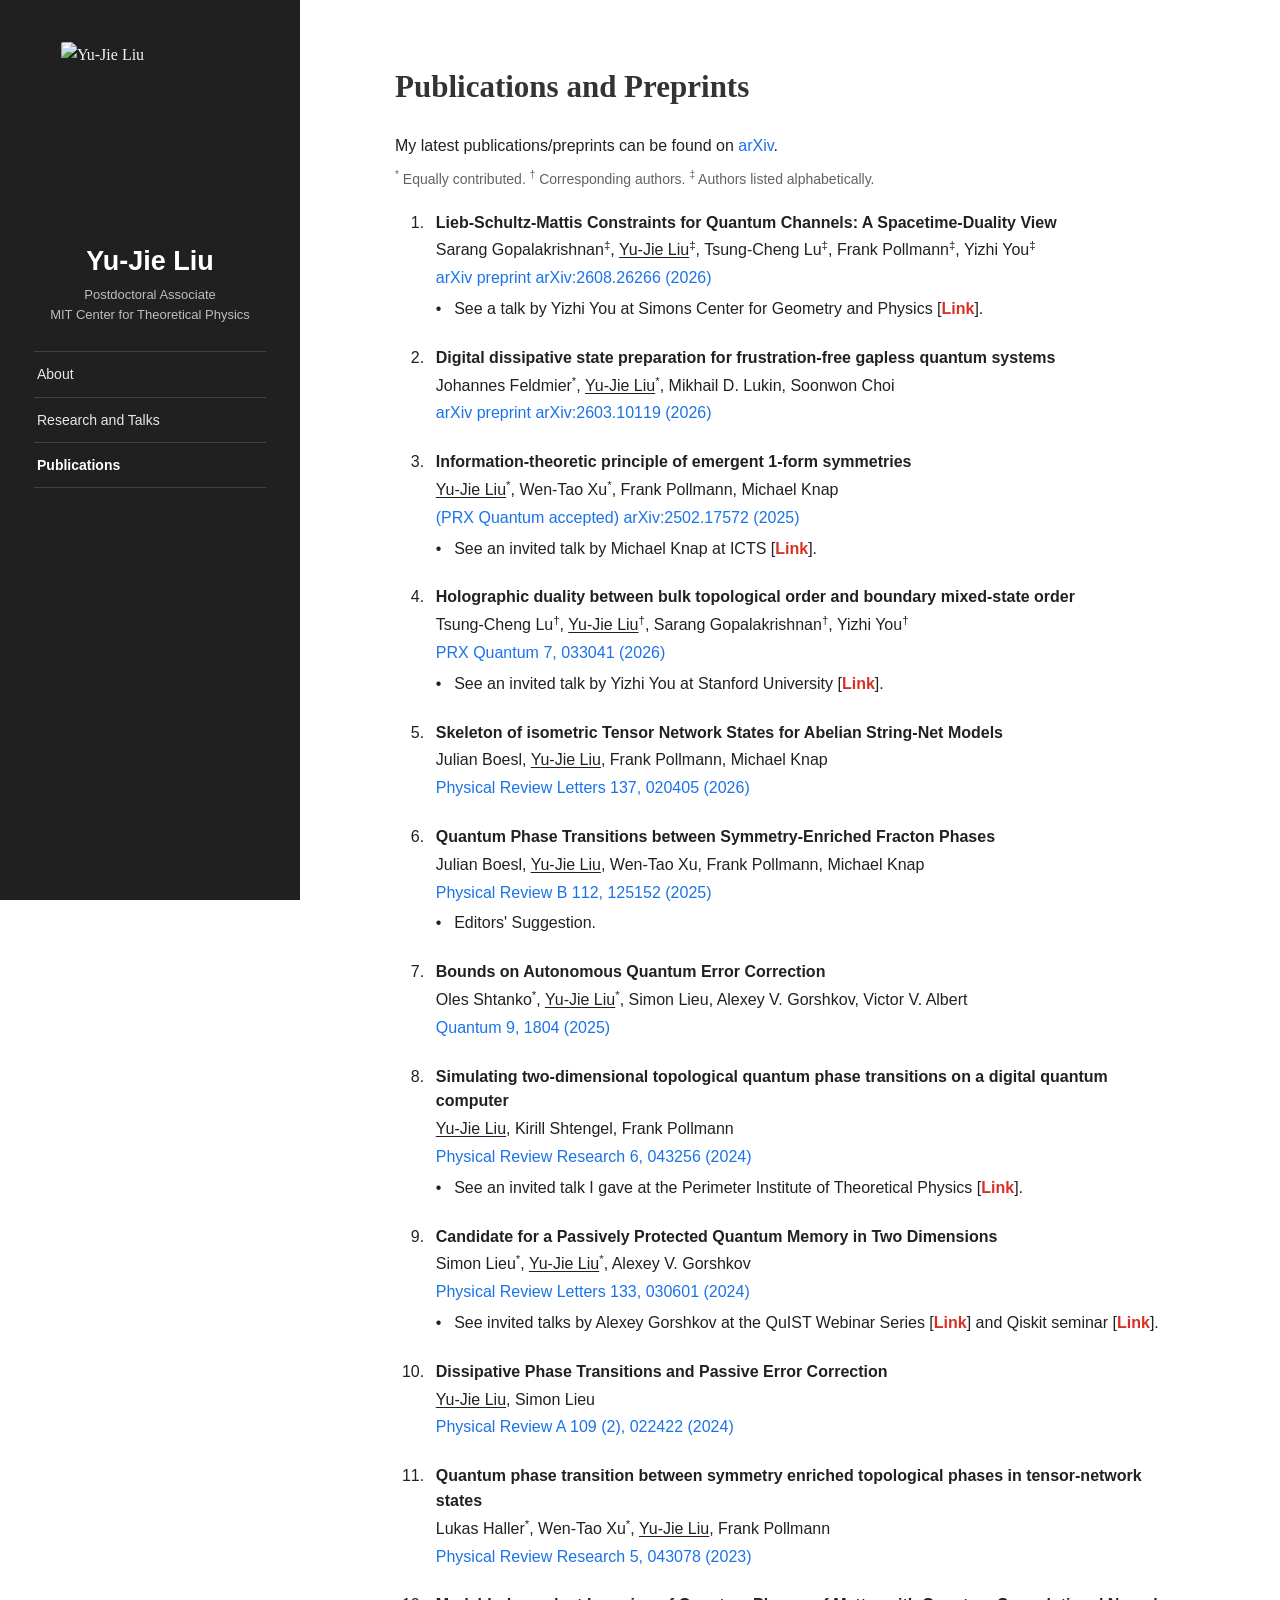
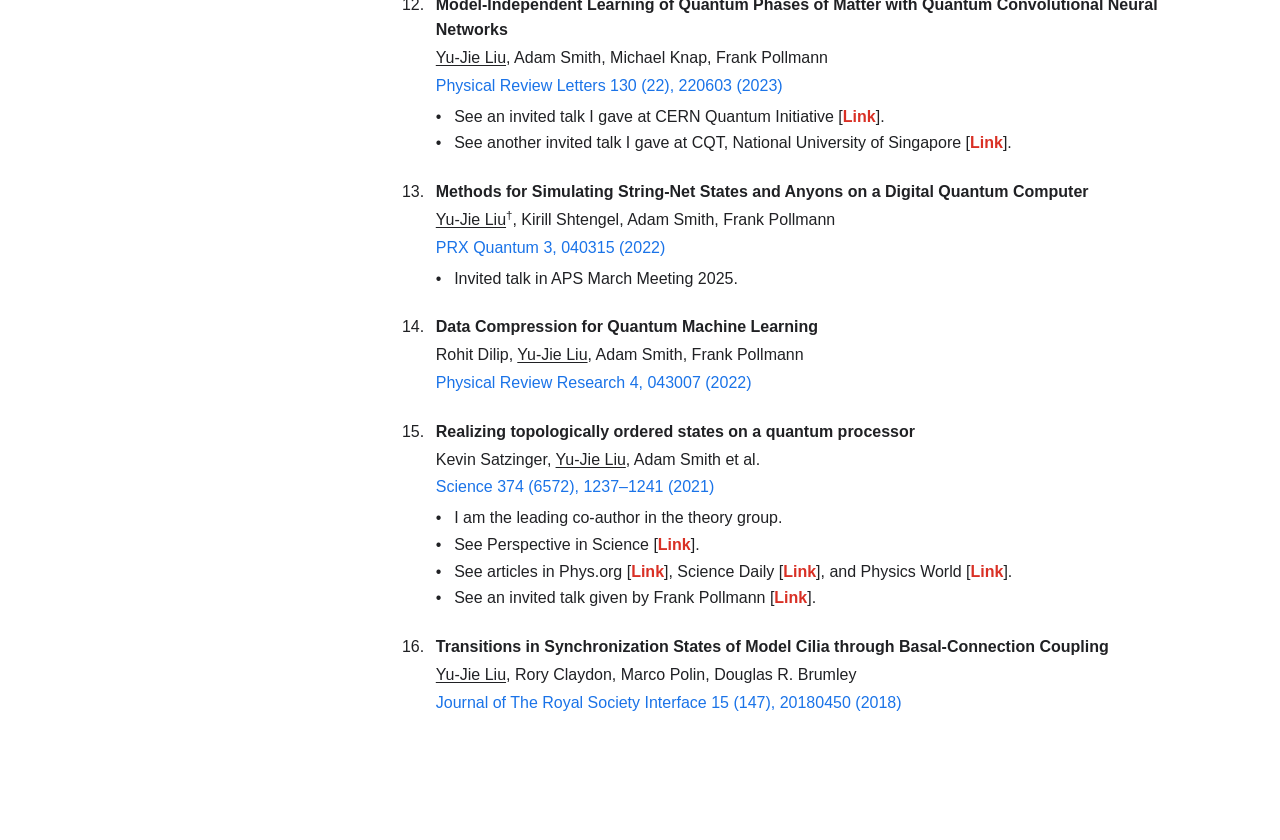
==== publications.html @ 347458de "Update publications.html" ====
<!doctype html>
<html lang="en">
<head>
  <!-- Google tag (gtag.js) -->
  <script async src="https://www.googletagmanager.com/gtag/js?id=G-WERB67WK6W"></script>
  <script>
    window.dataLayer = window.dataLayer || [];
    function gtag(){dataLayer.push(arguments);}
    gtag('js', new Date());
  
    gtag('config', 'G-WERB67WK6W');
  </script>
  <meta charset="utf-8">
  <meta name="viewport" content="width=device-width, initial-scale=1">
  <title>Yu-Jie Liu – Publications</title>
  <link rel="stylesheet" href="style.css">

  <style>
    .publication-list {
      box-sizing: border-box;
      max-width: 960px;
      margin: 0;
      padding: 0;
      color: #202124;
      font-family: Arial, Helvetica, sans-serif;
      font-size: 16px;
      line-height: 1.55;
    }

    .publication-key {
      margin: 0 0 20px;
      color: #5f6368;
      font-size: 14px;
    }

    .publication-intro {
      margin: 0 0 10px;
    }

    .publication-list ol {
      margin: 0;
      padding-left: 2.1rem;
    }

    .publication-list li {
      margin: 0 0 24px;
      padding-left: 0.45rem;
    }

    .publication-title {
      display: block;
      margin-bottom: 3px;
      color: #202124;
      font-weight: 700;
    }

    .publication-authors,
    .publication-venue {
      display: block;
    }

    .publication-venue {
      margin-top: 3px;
    }

    .publication-list .me {
      text-decoration: underline;
      text-decoration-thickness: 1px;
      text-underline-offset: 2px;
    }

    .publication-list sup {
      font-size: 0.72em;
      line-height: 0;
    }

    .publication-list a {
      text-decoration: none;
    }

    .publication-list a:hover,
    .publication-list a:focus {
      text-decoration: underline;
    }

    .publication-link {
      color: #1a73e8;
    }

    .talk-link {
      color: #d93025;
      font-weight: 600;
    }

    .publication-notes {
      margin: 6px 0 0;
      padding: 0;
      list-style: none;
    }

    .publication-notes li {
      margin: 2px 0;
      padding: 0 0 0 1.15em;
      position: relative;
    }

    .publication-notes li::before {
      content: "\2022";
      position: absolute;
      left: 0;
    }

    @media (max-width: 600px) {
      .publication-list {
        font-size: 15px;
      }

      .publication-list ol {
        padding-left: 1.7rem;
      }

      .publication-list li {
        margin-bottom: 20px;
      }
    }
  </style>
</head>

<body>

<aside class="sidebar">
  <img class="profile-photo" src="profile.jpg" alt="Yu-Jie Liu">

  <div class="sidebar-name">Yu-Jie Liu</div>
  <p class="sidebar-subtitle">
    Postdoctoral Associate<br>
    MIT Center for Theoretical Physics
  </p>


  <ul class="sidebar-nav">
    <li><a href="index.html">About</a></li>
    <li><a href="research.html">Research and Talks</a></li>
    <li><a href="publications.html" class="active">Publications</a></li>
  </ul>
</aside>

<div class="main">
  <main class="content">
    <h1>Publications and Preprints</h1>

    <div class="publication-list" role="region" aria-label="Publications">
      <p class="publication-intro">
        My latest publications/preprints can be found on
        <a class="publication-link" href="http://arxiv.org/a/liu_y_32" target="_blank" rel="noopener noreferrer">arXiv</a>.
      </p>

      <p class="publication-key">
        <sup>*</sup> Equally contributed.
        <sup>&dagger;</sup> Corresponding authors.
        <sup>&Dagger;</sup> Authors listed alphabetically.
      </p>

      <ol>
        <li>
          <span class="publication-title">Lieb-Schultz-Mattis Constraints for Quantum Channels: A Spacetime-Duality View</span>
          <span class="publication-authors">Sarang Gopalakrishnan<sup>&Dagger;</sup>, <span class="me">Yu-Jie Liu</span><sup>&Dagger;</sup>, Tsung-Cheng Lu<sup>&Dagger;</sup>, Frank Pollmann<sup>&Dagger;</sup>, Yizhi You<sup>&Dagger;</sup></span>
          <span class="publication-venue"><a class="publication-link" href="https://arxiv.org/abs/2608.26266" target="_blank" rel="noopener noreferrer">arXiv preprint arXiv:2608.26266 (2026)</a></span>
          <ul class="publication-notes">
            <li>See a talk by Yizhi You at Simons Center for Geometry and Physics [<a class="talk-link" href="https://scgp.stonybrook.edu/video_portal/video.php?id=7600" target="_blank" rel="noopener noreferrer">Link</a>].</li>
          </ul>
        </li>

        <li>
          <span class="publication-title">Digital dissipative state preparation for frustration-free gapless quantum systems</span>
          <span class="publication-authors">Johannes Feldmier<sup>*</sup>, <span class="me">Yu-Jie Liu</span><sup>*</sup>, Mikhail D. Lukin, Soonwon Choi</span>
          <span class="publication-venue"><a class="publication-link" href="https://arxiv.org/abs/2603.10119" target="_blank" rel="noopener noreferrer">arXiv preprint arXiv:2603.10119 (2026)</a></span>
        </li>

        <li>
          <span class="publication-title">Information-theoretic principle of emergent 1-form symmetries</span>
          <span class="publication-authors"><span class="me">Yu-Jie Liu</span><sup>*</sup>, Wen-Tao Xu<sup>*</sup>, Frank Pollmann, Michael Knap</span>
          <span class="publication-venue"><a class="publication-link" href="https://arxiv.org/abs/2502.17572" target="_blank" rel="noopener noreferrer">(PRX Quantum accepted) arXiv:2502.17572 (2025)</a></span>
          <ul class="publication-notes">
            <li>See an invited talk by Michael Knap at ICTS [<a class="talk-link" href="https://www.youtube.com/watch?v=biI4-jaYB5U" target="_blank" rel="noopener noreferrer">Link</a>].</li>
          </ul>
        </li>

        <li>
          <span class="publication-title">Holographic duality between bulk topological order and boundary mixed-state order</span>
          <span class="publication-authors">Tsung-Cheng Lu<sup>&dagger;</sup>, <span class="me">Yu-Jie Liu</span><sup>&dagger;</sup>, Sarang Gopalakrishnan<sup>&dagger;</sup>, Yizhi You<sup>&dagger;</sup></span>
          <span class="publication-venue"><a class="publication-link" href="https://journals.aps.org/prxquantum/abstract/10.1103/lrqp-pnl1" target="_blank" rel="noopener noreferrer">PRX Quantum 7, 033041 (2026)</a></span> 
          <ul class="publication-notes">
            <li>See an invited talk by Yizhi You at Stanford University [<a class="talk-link" href="https://www.youtube.com/watch?v=6I8Eoc5Vv6o" target="_blank" rel="noopener noreferrer">Link</a>].</li>
          </ul>
        </li>

        <li>
          <span class="publication-title">Skeleton of isometric Tensor Network States for Abelian String-Net Models</span>
          <span class="publication-authors">Julian Boesl, <span class="me">Yu-Jie Liu</span>, Frank Pollmann, Michael Knap</span>
          <span class="publication-venue"><a class="publication-link" href="https://journals.aps.org/prl/abstract/10.1103/d3fz-5755" target="_blank" rel="noopener noreferrer">Physical Review Letters 137, 020405 (2026)</a></span>
        </li>

        <li>
          <span class="publication-title">Quantum Phase Transitions between Symmetry-Enriched Fracton Phases</span>
          <span class="publication-authors">Julian Boesl, <span class="me">Yu-Jie Liu</span>, Wen-Tao Xu, Frank Pollmann, Michael Knap</span>
          <span class="publication-venue"><a class="publication-link" href="https://journals.aps.org/prb/abstract/10.1103/fsr8-xd4n" target="_blank" rel="noopener noreferrer">Physical Review B 112, 125152 (2025)</a></span>
          <ul class="publication-notes"><li>Editors' Suggestion.</li></ul>
        </li>

        <li>
          <span class="publication-title">Bounds on Autonomous Quantum Error Correction</span>
          <span class="publication-authors">Oles Shtanko<sup>*</sup>, <span class="me">Yu-Jie Liu</span><sup>*</sup>, Simon Lieu, Alexey V. Gorshkov, Victor V. Albert</span>
          <span class="publication-venue"><a class="publication-link" href="https://quantum-journal.org/papers/q-2025-07-22-1804/" target="_blank" rel="noopener noreferrer">Quantum 9, 1804 (2025)</a></span>
        </li>

        <li>
          <span class="publication-title">Simulating two-dimensional topological quantum phase transitions on a digital quantum computer</span>
          <span class="publication-authors"><span class="me">Yu-Jie Liu</span>, Kirill Shtengel, Frank Pollmann</span>
          <span class="publication-venue"><a class="publication-link" href="https://journals.aps.org/prresearch/abstract/10.1103/PhysRevResearch.6.043256" target="_blank" rel="noopener noreferrer">Physical Review Research 6, 043256 (2024)</a></span>
          <ul class="publication-notes">
            <li>See an invited talk I gave at the Perimeter Institute of Theoretical Physics [<a class="talk-link" href="https://pirsa.org/speaker/yu-jie-liu" target="_blank" rel="noopener noreferrer">Link</a>].</li>
          </ul>
        </li>

        <li>
          <span class="publication-title">Candidate for a Passively Protected Quantum Memory in Two Dimensions</span>
          <span class="publication-authors">Simon Lieu<sup>*</sup>, <span class="me">Yu-Jie Liu</span><sup>*</sup>, Alexey V. Gorshkov</span>
          <span class="publication-venue"><a class="publication-link" href="https://journals.aps.org/prl/abstract/10.1103/PhysRevLett.133.030601" target="_blank" rel="noopener noreferrer">Physical Review Letters 133, 030601 (2024)</a></span>
          <ul class="publication-notes">
            <li>See invited talks by Alexey Gorshkov at the QuIST Webinar Series [<a class="talk-link" href="https://www.koushare.com/live/details/11395" target="_blank" rel="noopener noreferrer">Link</a>] and Qiskit seminar [<a class="talk-link" href="https://www.youtube.com/watch?v=NhQnY_P9IE4&amp;ab_channel=Qiskit" target="_blank" rel="noopener noreferrer">Link</a>].</li>
          </ul>
        </li>

        <li>
          <span class="publication-title">Dissipative Phase Transitions and Passive Error Correction</span>
          <span class="publication-authors"><span class="me">Yu-Jie Liu</span>, Simon Lieu</span>
          <span class="publication-venue"><a class="publication-link" href="https://journals.aps.org/pra/abstract/10.1103/PhysRevA.109.022422" target="_blank" rel="noopener noreferrer">Physical Review A 109 (2), 022422 (2024)</a></span>
        </li>

        <li>
          <span class="publication-title">Quantum phase transition between symmetry enriched topological phases in tensor-network states</span>
          <span class="publication-authors">Lukas Haller<sup>*</sup>, Wen-Tao Xu<sup>*</sup>, <span class="me">Yu-Jie Liu</span>, Frank Pollmann</span>
          <span class="publication-venue"><a class="publication-link" href="https://journals.aps.org/prresearch/abstract/10.1103/PhysRevResearch.5.043078" target="_blank" rel="noopener noreferrer">Physical Review Research 5, 043078 (2023)</a></span>
        </li>

        <li>
          <span class="publication-title">Model-Independent Learning of Quantum Phases of Matter with Quantum Convolutional Neural Networks</span>
          <span class="publication-authors"><span class="me">Yu-Jie Liu</span>, Adam Smith, Michael Knap, Frank Pollmann</span>
          <span class="publication-venue"><a class="publication-link" href="https://journals.aps.org/prl/abstract/10.1103/PhysRevLett.130.220603" target="_blank" rel="noopener noreferrer">Physical Review Letters 130 (22), 220603 (2023)</a></span>
          <ul class="publication-notes">
            <li>See an invited talk I gave at CERN Quantum Initiative [<a class="talk-link" href="https://drive.google.com/file/d/18HQMPPaBEpFks5VeOqzGF2VBHcPZVmF9/view" target="_blank" rel="noopener noreferrer">Link</a>].</li>
            <li>See another invited talk I gave at CQT, National University of Singapore [<a class="talk-link" href="https://www.youtube.com/watch?v=DoOmWnhO5Ro" target="_blank" rel="noopener noreferrer">Link</a>].</li>
          </ul>
        </li>

        <li>
          <span class="publication-title">Methods for Simulating String-Net States and Anyons on a Digital Quantum Computer</span>
          <span class="publication-authors"><span class="me">Yu-Jie Liu</span><sup>&dagger;</sup>, Kirill Shtengel, Adam Smith, Frank Pollmann</span>
          <span class="publication-venue"><a class="publication-link" href="https://journals.aps.org/prxquantum/abstract/10.1103/PRXQuantum.3.040315" target="_blank" rel="noopener noreferrer">PRX Quantum 3, 040315 (2022)</a></span>
          <ul class="publication-notes"><li>Invited talk in APS March Meeting 2025.</li></ul>
        </li>

        <li>
          <span class="publication-title">Data Compression for Quantum Machine Learning</span>
          <span class="publication-authors">Rohit Dilip, <span class="me">Yu-Jie Liu</span>, Adam Smith, Frank Pollmann</span>
          <span class="publication-venue"><a class="publication-link" href="https://journals.aps.org/prresearch/abstract/10.1103/PhysRevResearch.4.043007" target="_blank" rel="noopener noreferrer">Physical Review Research 4, 043007 (2022)</a></span>
        </li>

        <li>
          <span class="publication-title">Realizing topologically ordered states on a quantum processor</span>
          <span class="publication-authors">Kevin Satzinger, <span class="me">Yu-Jie Liu</span>, Adam Smith et al.</span>
          <span class="publication-venue"><a class="publication-link" href="https://www.science.org/doi/10.1126/science.abi8378" target="_blank" rel="noopener noreferrer">Science 374 (6572), 1237&ndash;1241 (2021)</a></span>
          <ul class="publication-notes">
            <li>I am the leading co-author in the theory group.</li>
            <li>See Perspective in Science [<a class="talk-link" href="https://www.science.org/doi/10.1126/science.abl8910" target="_blank" rel="noopener noreferrer">Link</a>].</li>
            <li>See articles in Phys.org [<a class="talk-link" href="https://phys.org/news/2021-12-scientists-quantum-processor-simulate-2d.html" target="_blank" rel="noopener noreferrer">Link</a>], Science Daily [<a class="talk-link" href="https://www.sciencedaily.com/releases/2021/12/211202153927.htm" target="_blank" rel="noopener noreferrer">Link</a>], and Physics World [<a class="talk-link" href="https://physicsworld.com/a/long-range-quantum-entanglement-measured-at-last/" target="_blank" rel="noopener noreferrer">Link</a>].</li>
            <li>See an invited talk given by Frank Pollmann [<a class="talk-link" href="https://www.youtube.com/watch?v=VeH6gVBnVuo" target="_blank" rel="noopener noreferrer">Link</a>].</li>
          </ul>
        </li>

        <li>
          <span class="publication-title">Transitions in Synchronization States of Model Cilia through Basal-Connection Coupling</span>
          <span class="publication-authors"><span class="me">Yu-Jie Liu</span>, Rory Claydon, Marco Polin, Douglas R. Brumley</span>
          <span class="publication-venue"><a class="publication-link" href="https://royalsocietypublishing.org/rsif/article/15/147/20180450/35946" target="_blank" rel="noopener noreferrer">Journal of The Royal Society Interface 15 (147), 20180450 (2018)</a></span>
        </li>
      </ol>
    </div>

  </main>
</div>

<script>
const input = document.getElementById('site-search-input');
if (input) {
  input.addEventListener('keydown', function(e) {
    if (e.key === 'Enter') {
      e.preventDefault();
      const q = input.value.trim().toLowerCase();
      if (!q) return;
      if (q.includes('research')) window.location.href = 'research.html';
      else if (q.includes('publication') || q.includes('paper')) window.location.href = 'publications.html';
      else if (q.includes('about') || q.includes('bio') || q.includes('contact')) window.location.href = 'index.html';
      else {
        const el = Array.from(document.querySelectorAll('main *')).find(
          x => x.children.length === 0 && x.textContent.toLowerCase().includes(q)
        );
        if (el) {
          el.scrollIntoView({behavior:'smooth', block:'center'});
        }
      }
    }
  });
}
</script>

</body>
</html>
---- style.css ----
:root{
  --sidebar: 300px;
  --sidebar-bg: #202020;
  --sidebar-text: #f3f3f3;
  --sidebar-muted: #bdbdbd;
  --main-text: #333;
  --link: #2f6fa7;
}

* { box-sizing: border-box; }

html, body {
  margin: 0;
  min-height: 100%;
}

body {
  color: var(--main-text);
  background: #fff;
  font-family: Georgia, "Times New Roman", Times, serif;
  font-size: 16px;
  line-height: 1.58;
}

/* Fixed dark left column */
.sidebar {
  position: fixed;
  inset: 0 auto 0 0;
  width: var(--sidebar);
  min-height: 100vh;
  background: var(--sidebar-bg);
  color: var(--sidebar-text);
  padding: 42px 34px 36px;
  overflow-y: auto;
}

.profile-photo {
  width: 178px;
  height: 178px;
  object-fit: cover;
  display: block;
  margin: 0 auto 25px;
  border-radius: 2px;
}

.sidebar-name {
  margin: 0 0 8px;
  color: #fff;
  font-family: Arial, Helvetica, sans-serif;
  font-size: 27px;
  line-height: 1.2;
  font-weight: 600;
  text-align: center;
}

.sidebar-subtitle {
  margin: 0 auto 27px;
  max-width: 220px;
  color: var(--sidebar-muted);
  font-family: Arial, Helvetica, sans-serif;
  font-size: 13px;
  line-height: 1.5;
  text-align: center;
}

.site-search {
  margin: 0 0 27px;
}

.site-search input {
  width: 100%;
  height: 34px;
  padding: 7px 10px;
  border: 1px solid #555;
  border-radius: 2px;
  outline: none;
  background: #2c2c2c;
  color: #eee;
  font-family: Arial, Helvetica, sans-serif;
  font-size: 13px;
}

.site-search input::placeholder {
  color: #aaa;
}

.site-search input:focus {
  border-color: #888;
}

.sidebar-nav {
  margin: 0;
  padding: 0;
  list-style: none;
  border-top: 1px solid #414141;
}

.sidebar-nav li {
  margin: 0;
  border-bottom: 1px solid #414141;
}

.sidebar-nav a {
  display: block;
  padding: 11px 3px;
  color: #e8e8e8;
  text-decoration: none;
  font-family: Arial, Helvetica, sans-serif;
  font-size: 14px;
}

.sidebar-nav a:hover,
.sidebar-nav a.active {
  color: #fff;
  font-weight: 600;
}

.sidebar-links {
  margin-top: 27px;
  color: #bbb;
  font-family: Arial, Helvetica, sans-serif;
  font-size: 12.5px;
  line-height: 1.7;
  text-align: center;
}

.sidebar-links a {
  color: #d7d7d7;
  text-decoration: none;
}

.sidebar-links a:hover {
  text-decoration: underline;
}

/* White content pane */
.main {
  margin-left: var(--sidebar);
  min-height: 100vh;
}

.content {
  width: min(790px, calc(100% - 88px));
  margin: 0 auto;
  padding: 68px 0 100px;
}

h1 {
  margin: 0 0 29px;
  font-size: 31px;
  line-height: 1.2;
  font-weight: 700;
}

h2 {
  margin: 38px 0 12px;
  font-size: 20px;
  line-height: 1.3;
}

h4 {
  margin: 31px 0 10px;
  font-size: 16px;
}

p {
  margin: 0 0 16px;
}

a {
  color: var(--link);
  text-decoration: none;
}

a:hover {
  text-decoration: underline;
}

ol, ul {
  padding-left: 25px;
}

li {
  margin-bottom: 10px;
}

.publications li {
  margin-bottom: 17px;
}

.paper-title {
  font-style: normal;
}

.muted {
  color: #666;
}

@media (max-width: 800px) {
  .sidebar {
    position: relative;
    width: 100%;
    min-height: auto;
    padding: 28px 24px 22px;
  }

  .profile-photo {
    width: 135px;
    height: 135px;
    margin-bottom: 18px;
  }

  .sidebar-subtitle {
    margin-bottom: 19px;
  }

  .site-search {
    max-width: 420px;
    margin: 0 auto 18px;
  }

  .sidebar-nav {
    max-width: 420px;
    margin: 0 auto;
  }

  .main {
    margin-left: 0;
  }

  .content {
    width: min(100% - 36px, 790px);
    padding-top: 39px;
  }
}
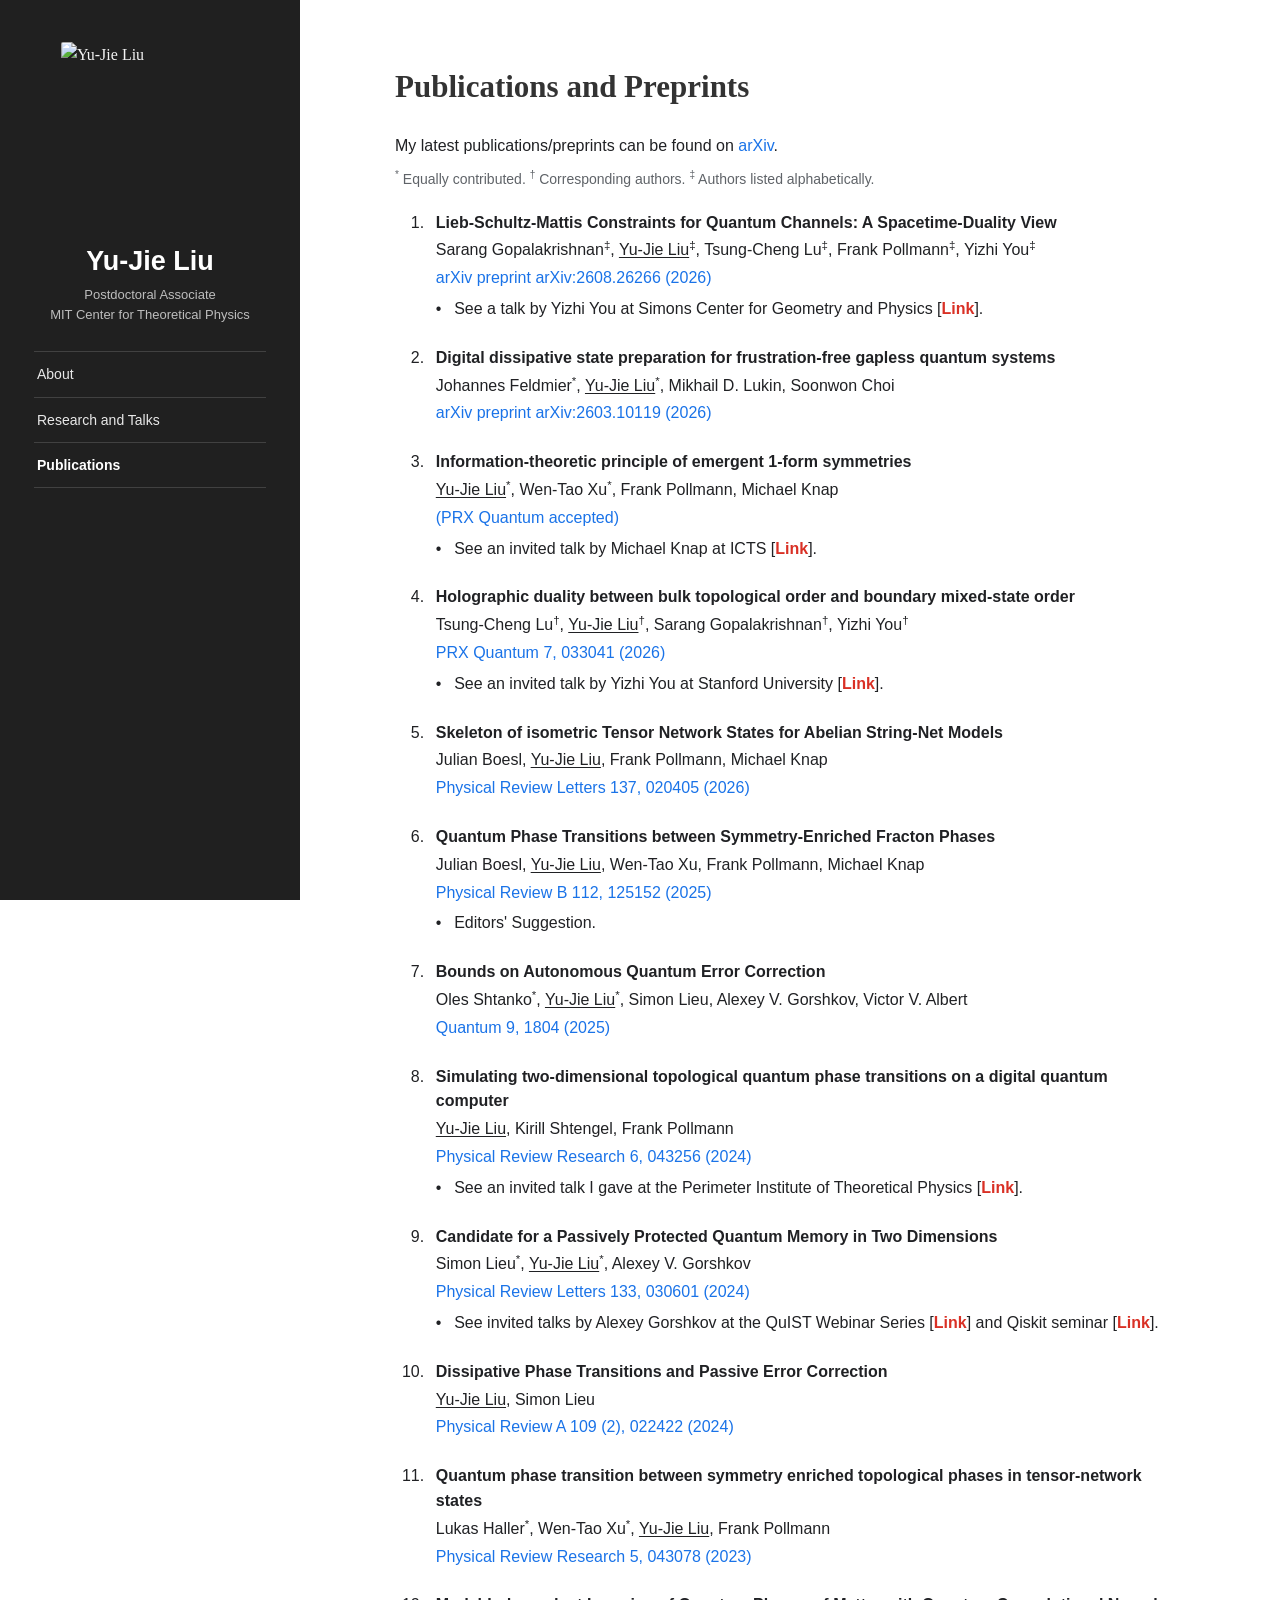
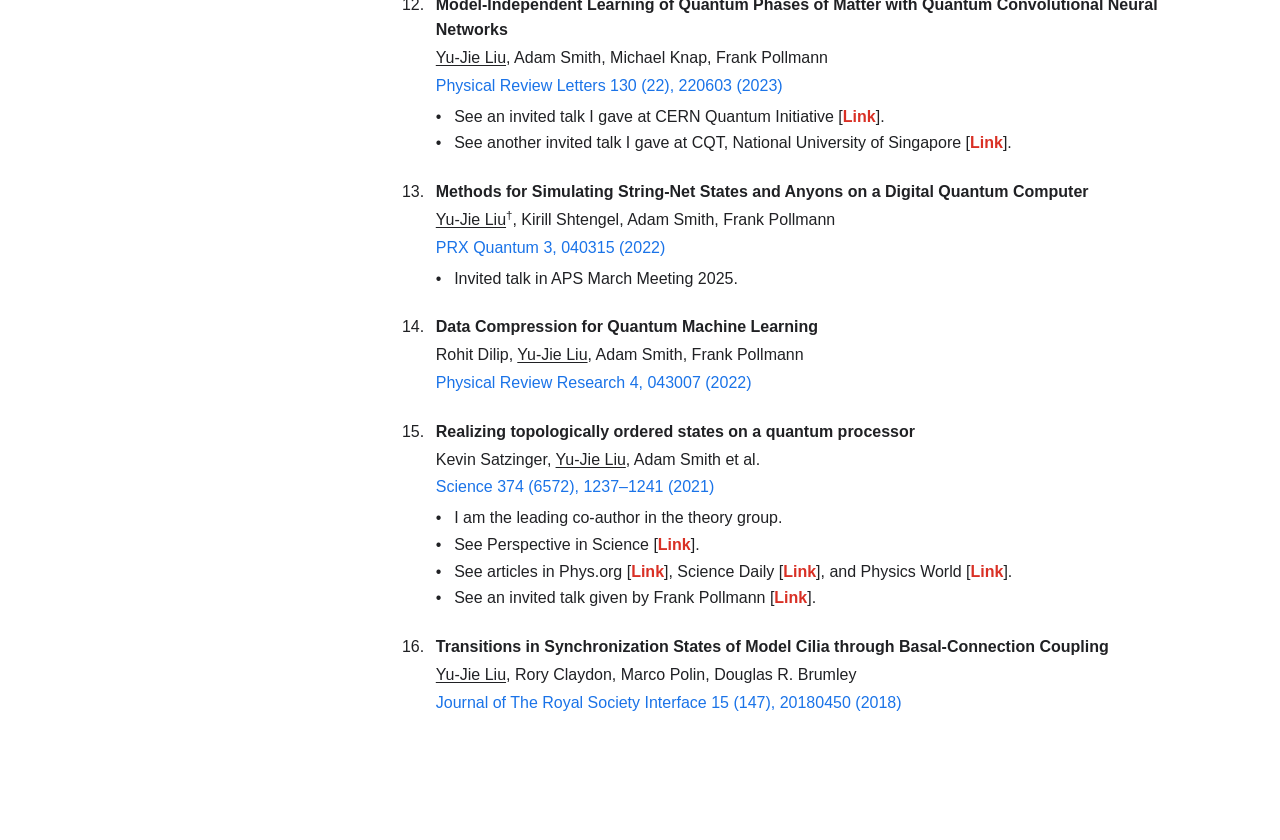
==== commit fa6b5154: "Update publications.html" ====
--- a/publications.html
+++ b/publications.html
@@ -180,7 +180,7 @@
         <li>
           <span class="publication-title">Information-theoretic principle of emergent 1-form symmetries</span>
           <span class="publication-authors"><span class="me">Yu-Jie Liu</span><sup>*</sup>, Wen-Tao Xu<sup>*</sup>, Frank Pollmann, Michael Knap</span>
-          <span class="publication-venue"><a class="publication-link" href="https://arxiv.org/abs/2502.17572" target="_blank" rel="noopener noreferrer">(PRX Quantum accepted) arXiv:2502.17572 (2025)</a></span>
+          <span class="publication-venue"><a class="publication-link" href="https://arxiv.org/abs/2502.17572" target="_blank" rel="noopener noreferrer">(PRX Quantum accepted)</a></span>
           <ul class="publication-notes">
             <li>See an invited talk by Michael Knap at ICTS [<a class="talk-link" href="https://www.youtube.com/watch?v=biI4-jaYB5U" target="_blank" rel="noopener noreferrer">Link</a>].</li>
           </ul>
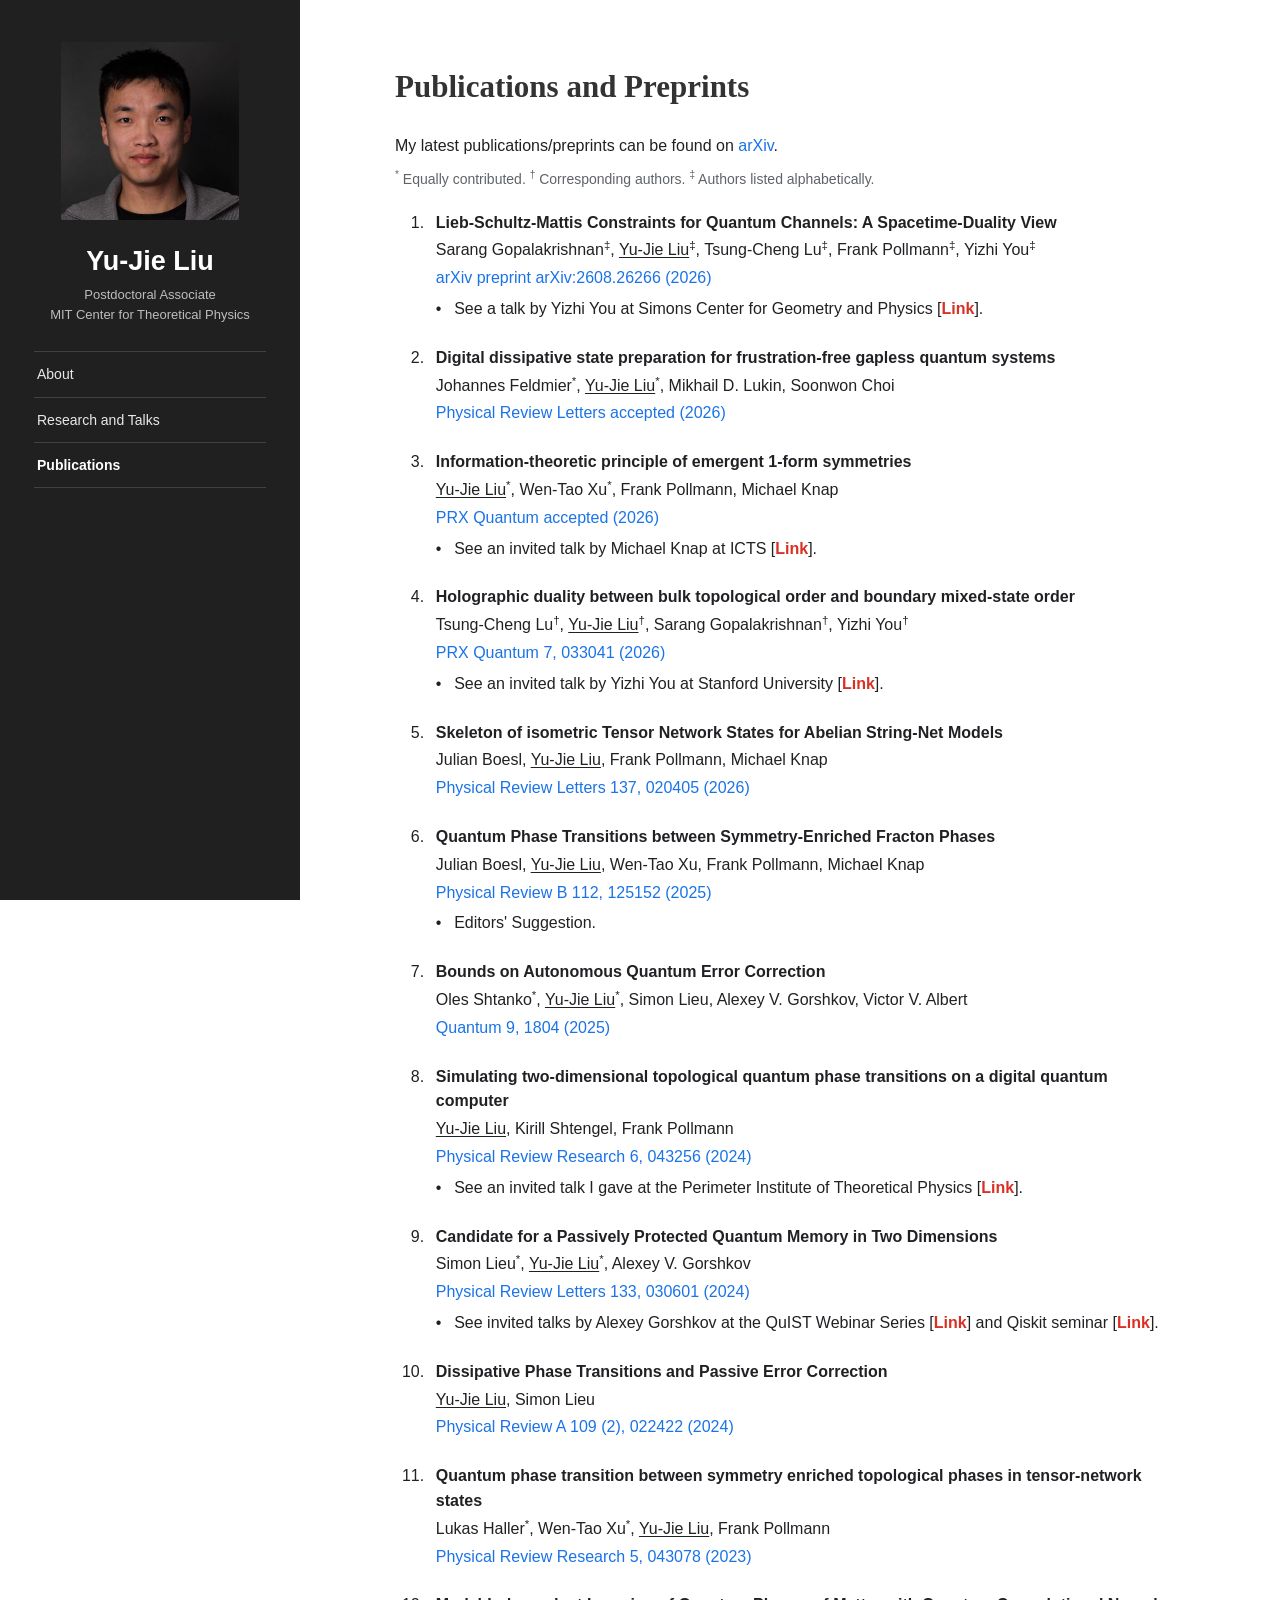
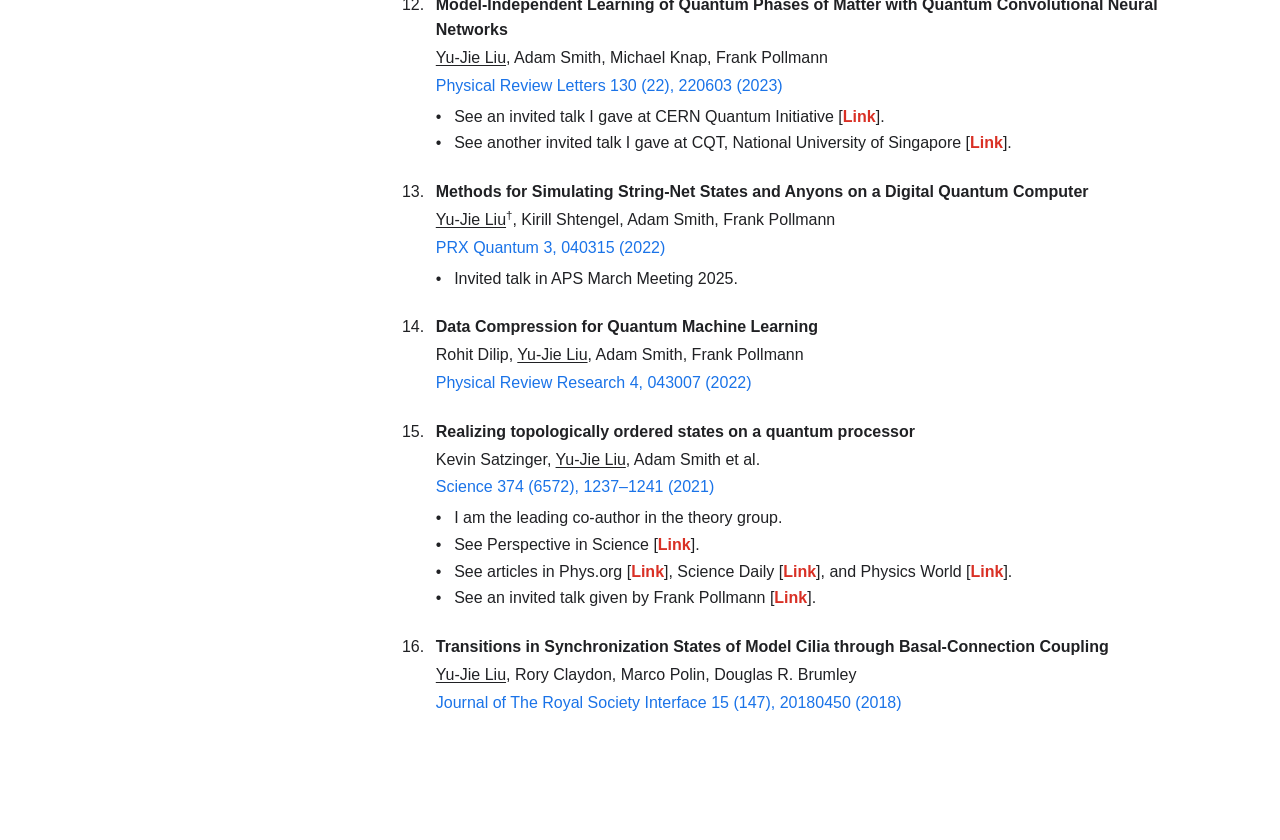
==== commit daca4c53: "Update publications.html" ====
--- a/publications.html
+++ b/publications.html
@@ -174,13 +174,13 @@
         <li>
           <span class="publication-title">Digital dissipative state preparation for frustration-free gapless quantum systems</span>
           <span class="publication-authors">Johannes Feldmier<sup>*</sup>, <span class="me">Yu-Jie Liu</span><sup>*</sup>, Mikhail D. Lukin, Soonwon Choi</span>
-          <span class="publication-venue"><a class="publication-link" href="https://arxiv.org/abs/2603.10119" target="_blank" rel="noopener noreferrer">arXiv preprint arXiv:2603.10119 (2026)</a></span>
+          <span class="publication-venue"><a class="publication-link" href="https://arxiv.org/abs/2603.10119" target="_blank" rel="noopener noreferrer">Physical Review Letters accepted (2026)</a></span>
         </li>
 
         <li>
           <span class="publication-title">Information-theoretic principle of emergent 1-form symmetries</span>
           <span class="publication-authors"><span class="me">Yu-Jie Liu</span><sup>*</sup>, Wen-Tao Xu<sup>*</sup>, Frank Pollmann, Michael Knap</span>
-          <span class="publication-venue"><a class="publication-link" href="https://arxiv.org/abs/2502.17572" target="_blank" rel="noopener noreferrer">(PRX Quantum accepted)</a></span>
+          <span class="publication-venue"><a class="publication-link" href="https://arxiv.org/abs/2502.17572" target="_blank" rel="noopener noreferrer">PRX Quantum accepted (2026)</a></span>
           <ul class="publication-notes">
             <li>See an invited talk by Michael Knap at ICTS [<a class="talk-link" href="https://www.youtube.com/watch?v=biI4-jaYB5U" target="_blank" rel="noopener noreferrer">Link</a>].</li>
           </ul>
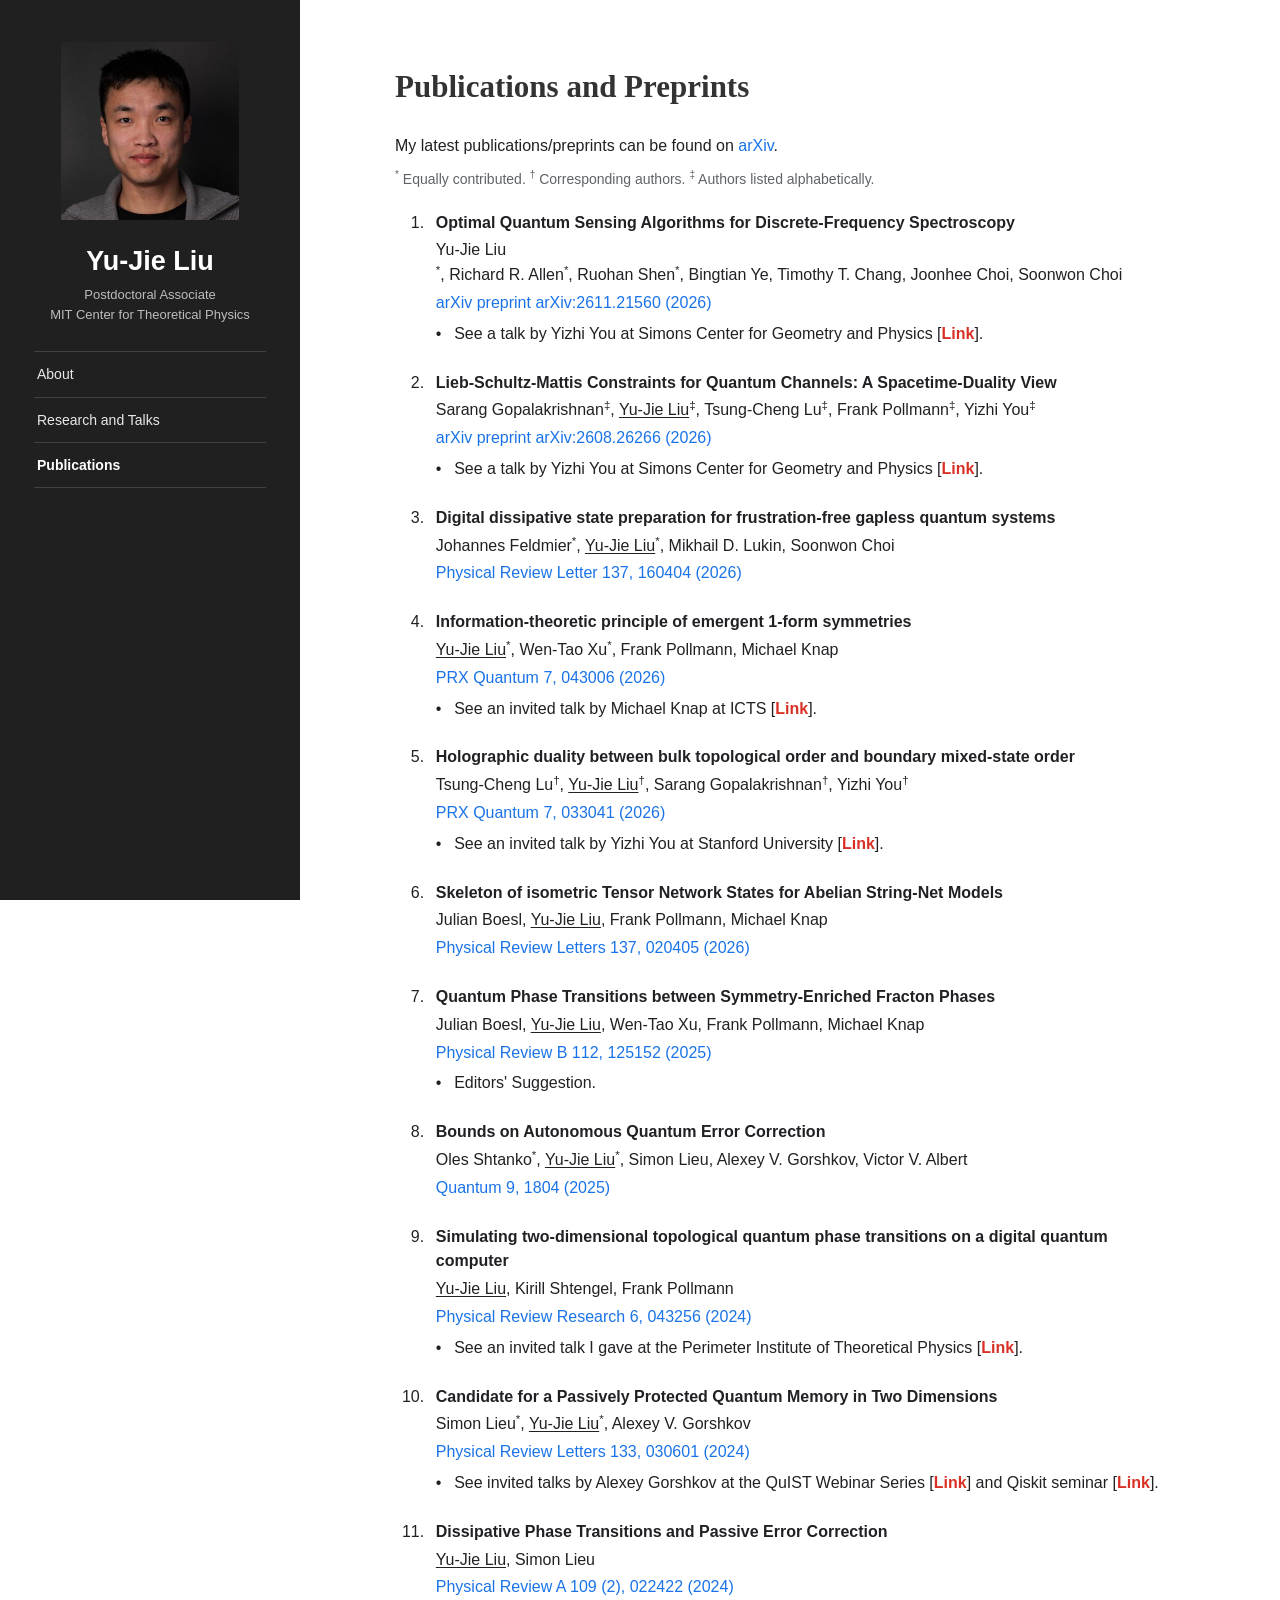
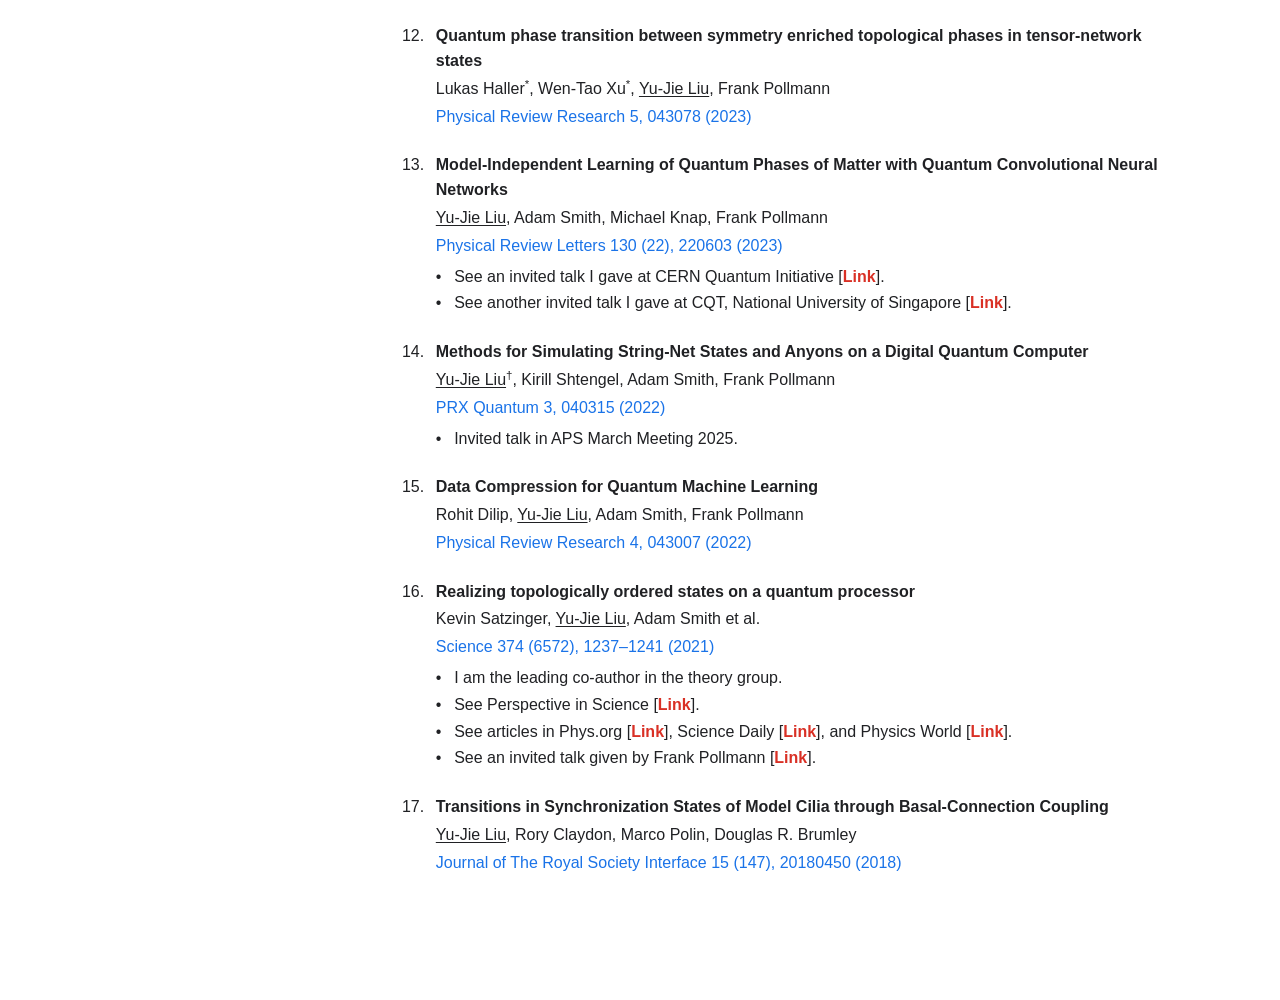
==== commit 0b88d0d1: "Update publications.html" ====
--- a/publications.html
+++ b/publications.html
@@ -1,5 +1,5 @@
 <!doctype html>
-<html lang="en">
+<html lang="en"> 
 <head>
   <!-- Google tag (gtag.js) -->
   <script async src="https://www.googletagmanager.com/gtag/js?id=G-WERB67WK6W"></script>
@@ -161,7 +161,19 @@
         <sup>&Dagger;</sup> Authors listed alphabetically.
       </p>
 
+
+      
       <ol>
+       <li>
+          <span class="publication-title">Optimal Quantum Sensing Algorithms for Discrete-Frequency Spectroscopy</span>
+          <span class="publication-authors">Yu-Jie Liu</span><sup>*</sup>, Richard R. Allen<sup>*</sup>, Ruohan Shen<sup>*</sup>, Bingtian Ye, Timothy T. Chang, Joonhee Choi, Soonwon Choi
+          <span class="publication-venue"><a class="publication-link" href="https://arxiv.org/abs/2611.21560" target="_blank" rel="noopener noreferrer">arXiv preprint arXiv:2611.21560 (2026)</a></span>
+          <ul class="publication-notes">
+            <li>See a talk by Yizhi You at Simons Center for Geometry and Physics [<a class="talk-link" href="https://scgp.stonybrook.edu/video_portal/video.php?id=7600" target="_blank" rel="noopener noreferrer">Link</a>].</li>
+          </ul>
+        </li>
+
+        
         <li>
           <span class="publication-title">Lieb-Schultz-Mattis Constraints for Quantum Channels: A Spacetime-Duality View</span>
           <span class="publication-authors">Sarang Gopalakrishnan<sup>&Dagger;</sup>, <span class="me">Yu-Jie Liu</span><sup>&Dagger;</sup>, Tsung-Cheng Lu<sup>&Dagger;</sup>, Frank Pollmann<sup>&Dagger;</sup>, Yizhi You<sup>&Dagger;</sup></span>
@@ -174,13 +186,13 @@
         <li>
           <span class="publication-title">Digital dissipative state preparation for frustration-free gapless quantum systems</span>
           <span class="publication-authors">Johannes Feldmier<sup>*</sup>, <span class="me">Yu-Jie Liu</span><sup>*</sup>, Mikhail D. Lukin, Soonwon Choi</span>
-          <span class="publication-venue"><a class="publication-link" href="https://arxiv.org/abs/2603.10119" target="_blank" rel="noopener noreferrer">Physical Review Letters accepted (2026)</a></span>
+          <span class="publication-venue"><a class="publication-link" href="https://journals.aps.org/prl/abstract/10.1103/bpc2-zlx5" target="_blank" rel="noopener noreferrer">Physical Review Letter 137, 160404  (2026)</a></span>
         </li>
 
         <li>
           <span class="publication-title">Information-theoretic principle of emergent 1-form symmetries</span>
           <span class="publication-authors"><span class="me">Yu-Jie Liu</span><sup>*</sup>, Wen-Tao Xu<sup>*</sup>, Frank Pollmann, Michael Knap</span>
-          <span class="publication-venue"><a class="publication-link" href="https://arxiv.org/abs/2502.17572" target="_blank" rel="noopener noreferrer">PRX Quantum accepted (2026)</a></span>
+          <span class="publication-venue"><a class="publication-link" href="https://journals.aps.org/prxquantum/abstract/10.1103/d6qf-5chk" target="_blank" rel="noopener noreferrer">PRX Quantum 7, 043006 (2026)</a></span>
           <ul class="publication-notes">
             <li>See an invited talk by Michael Knap at ICTS [<a class="talk-link" href="https://www.youtube.com/watch?v=biI4-jaYB5U" target="_blank" rel="noopener noreferrer">Link</a>].</li>
           </ul>
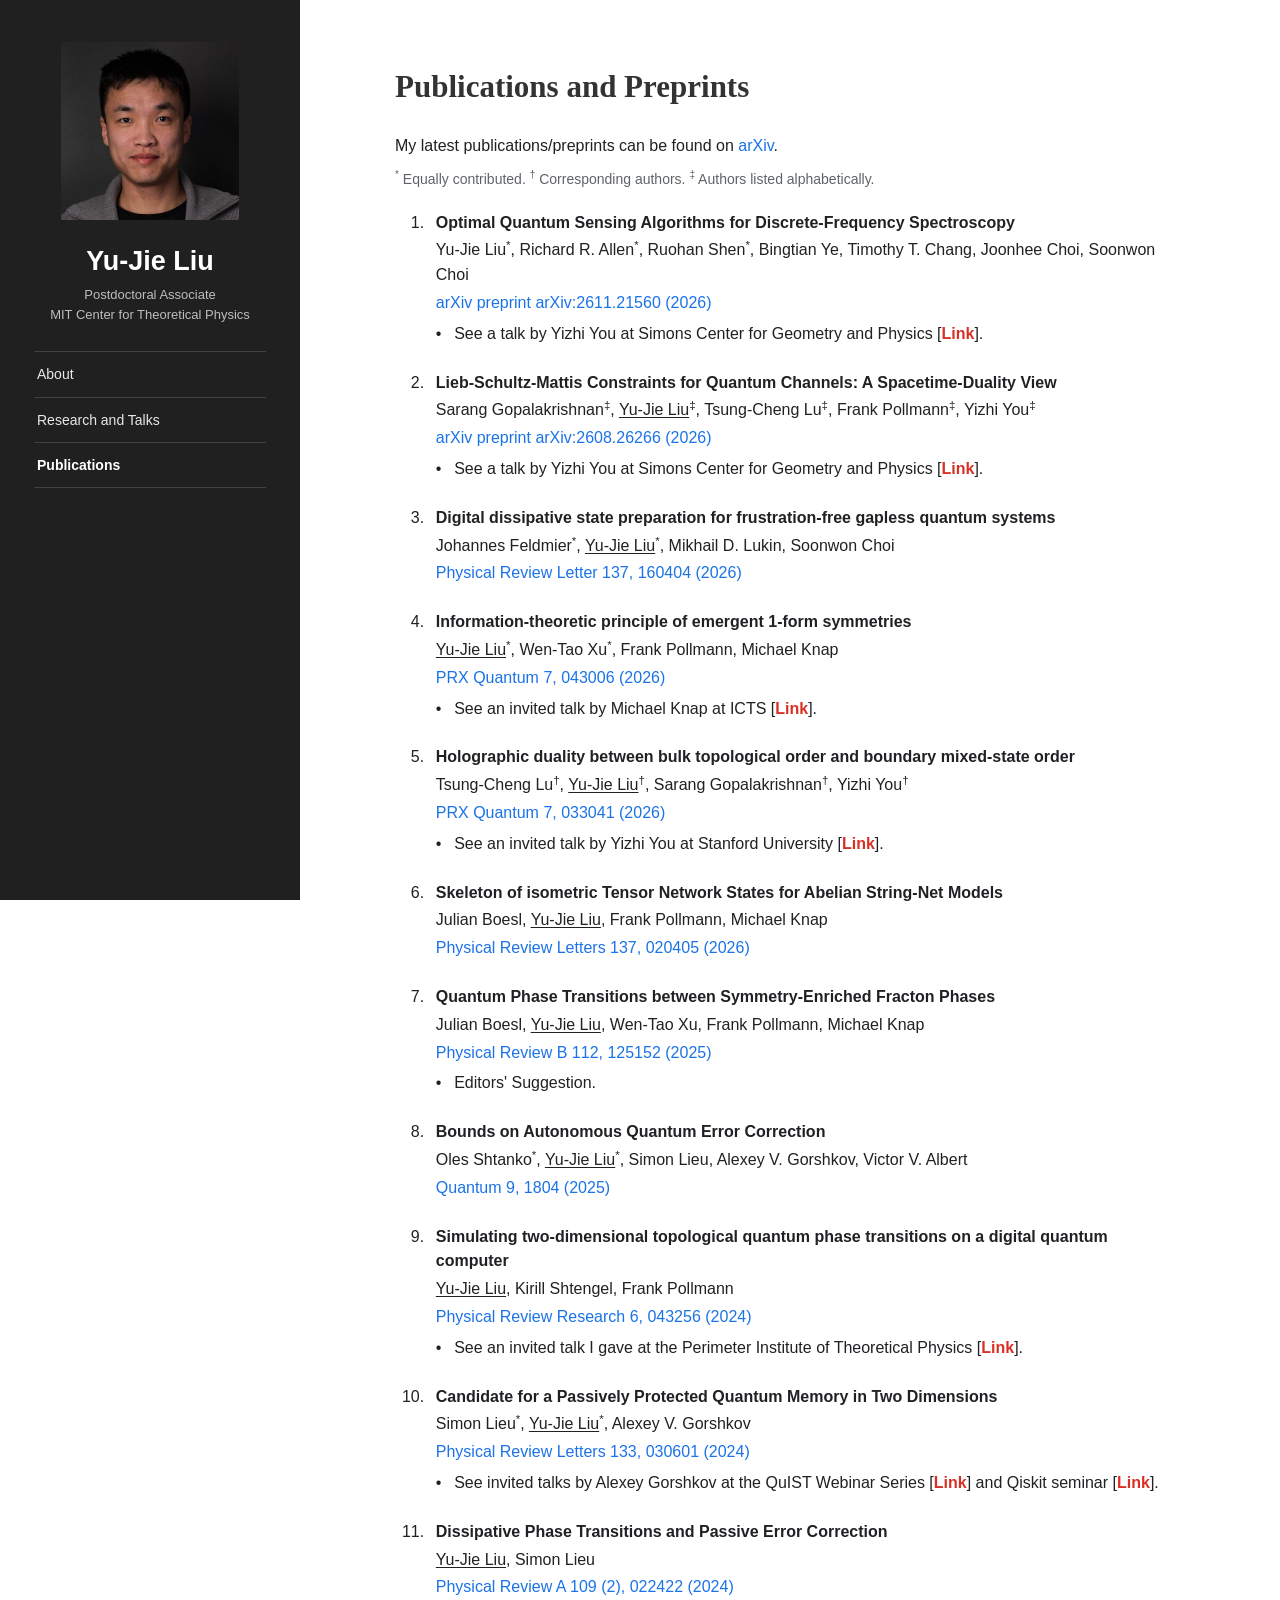
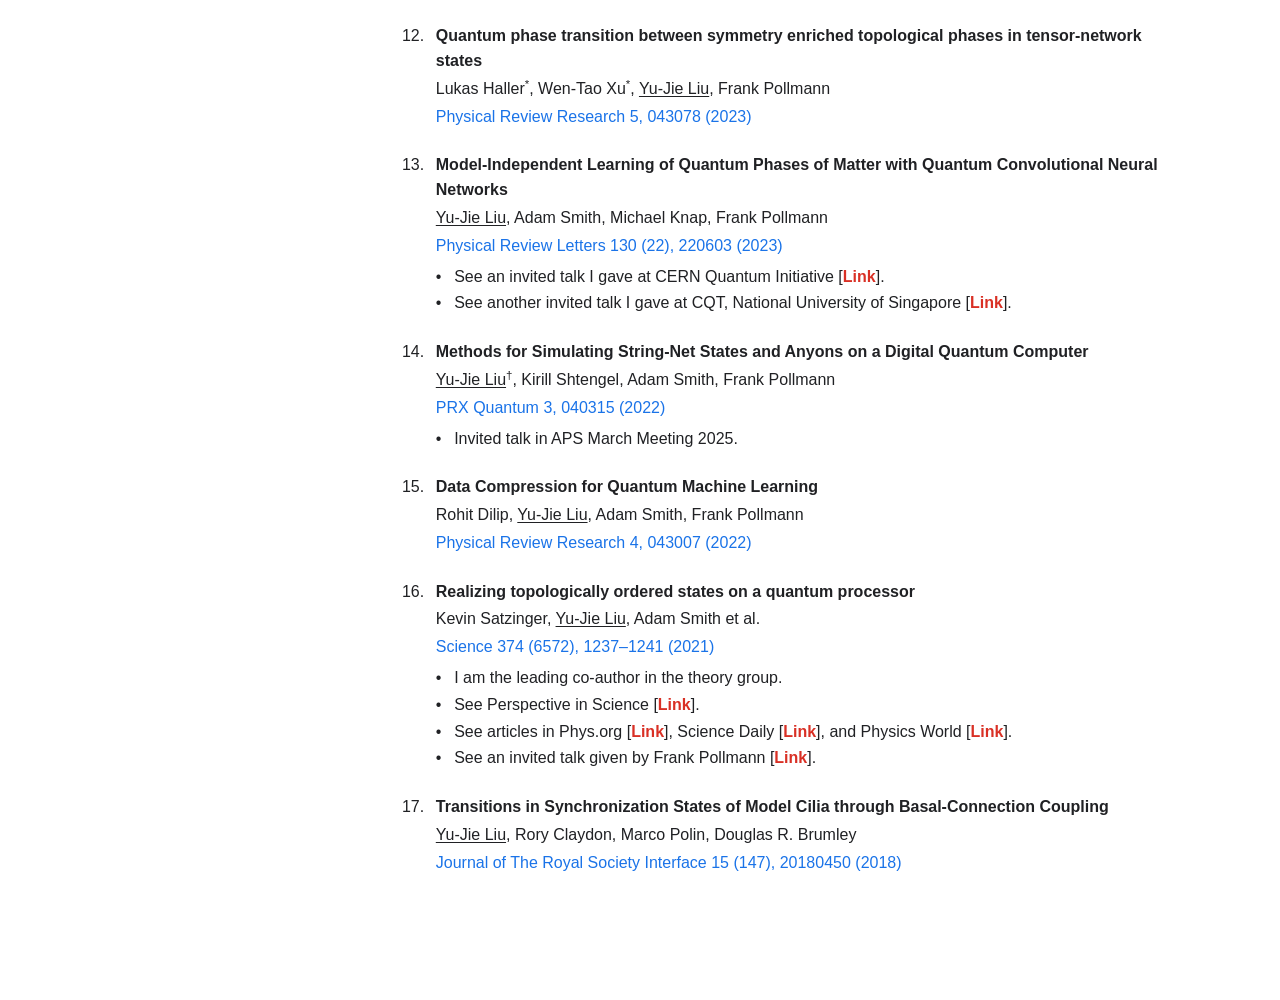
==== commit 284b71e9: "Update publications.html" ====
--- a/publications.html
+++ b/publications.html
@@ -166,7 +166,7 @@
       <ol>
        <li>
           <span class="publication-title">Optimal Quantum Sensing Algorithms for Discrete-Frequency Spectroscopy</span>
-          <span class="publication-authors">Yu-Jie Liu</span><sup>*</sup>, Richard R. Allen<sup>*</sup>, Ruohan Shen<sup>*</sup>, Bingtian Ye, Timothy T. Chang, Joonhee Choi, Soonwon Choi
+          <span class="publication-authors">Yu-Jie Liu<sup>*</sup>, Richard R. Allen<sup>*</sup>, Ruohan Shen<sup>*</sup>, Bingtian Ye, Timothy T. Chang, Joonhee Choi, Soonwon Choi
           <span class="publication-venue"><a class="publication-link" href="https://arxiv.org/abs/2611.21560" target="_blank" rel="noopener noreferrer">arXiv preprint arXiv:2611.21560 (2026)</a></span>
           <ul class="publication-notes">
             <li>See a talk by Yizhi You at Simons Center for Geometry and Physics [<a class="talk-link" href="https://scgp.stonybrook.edu/video_portal/video.php?id=7600" target="_blank" rel="noopener noreferrer">Link</a>].</li>
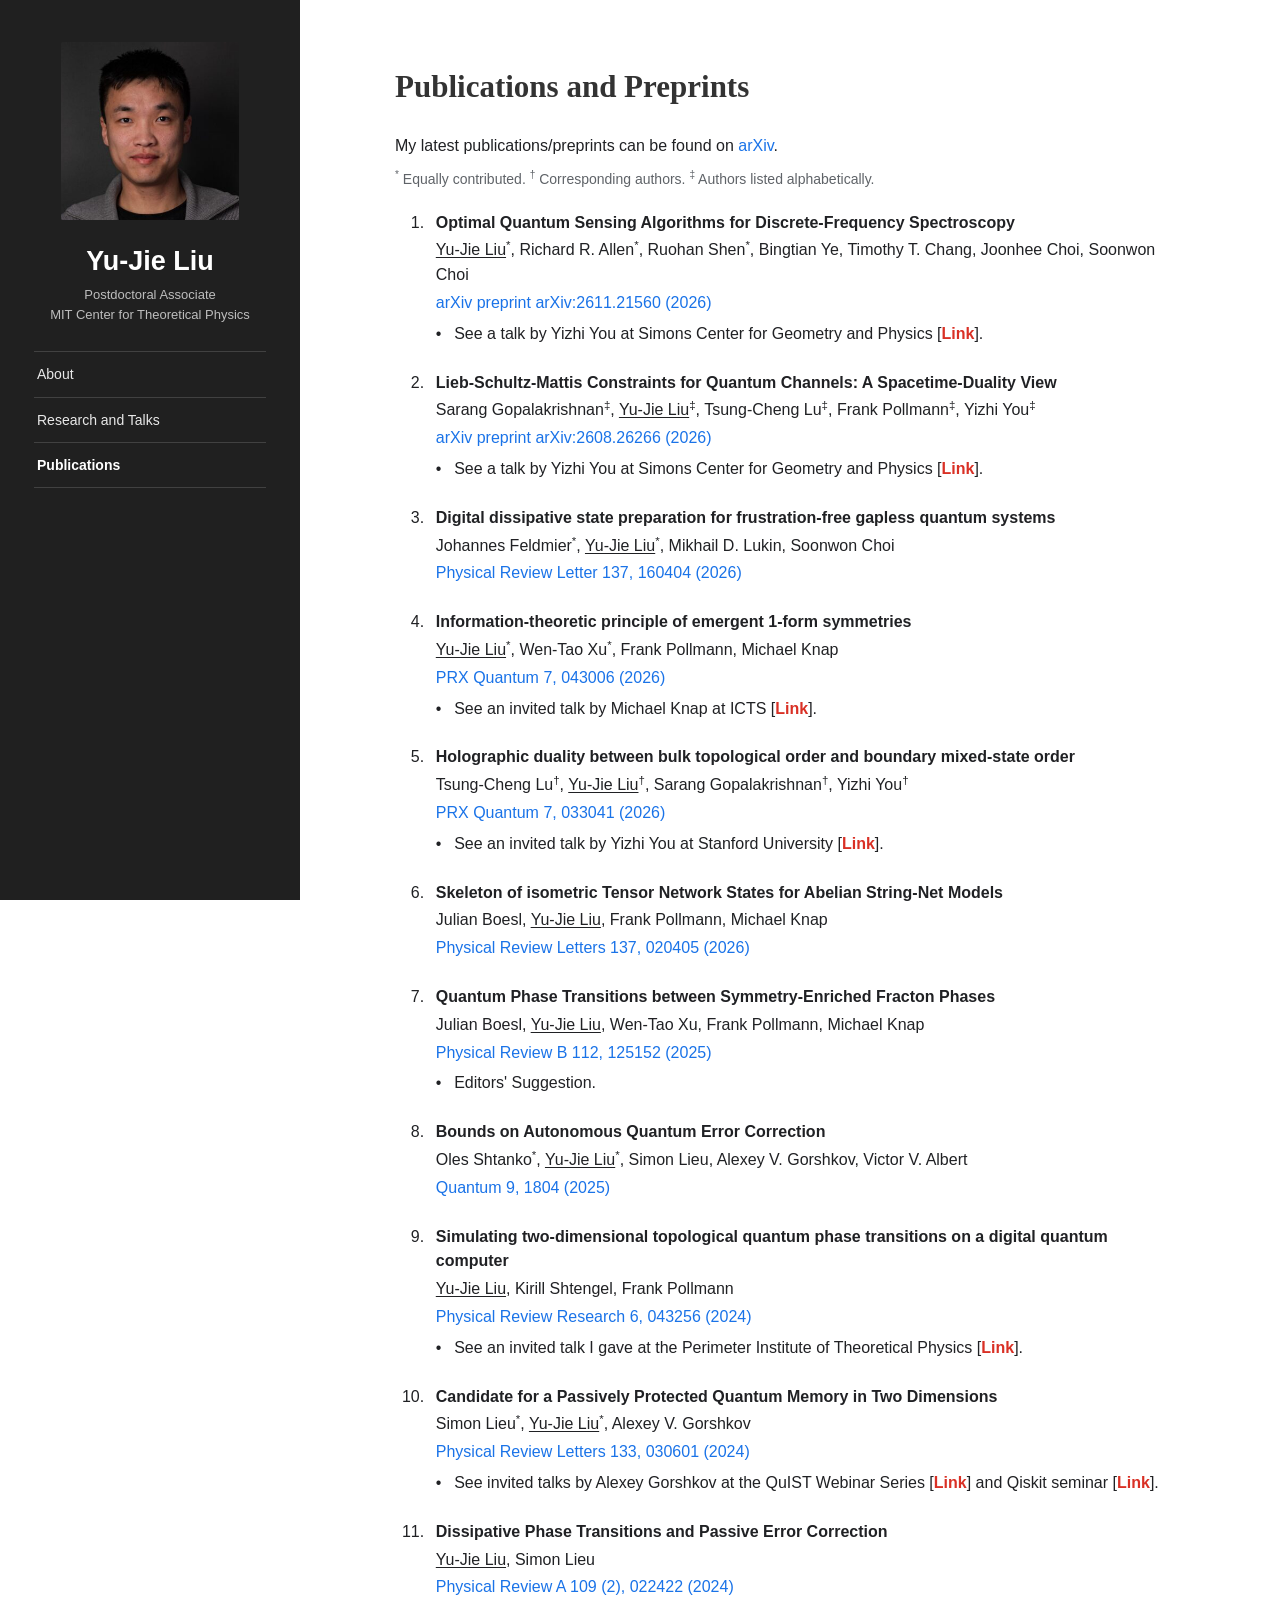
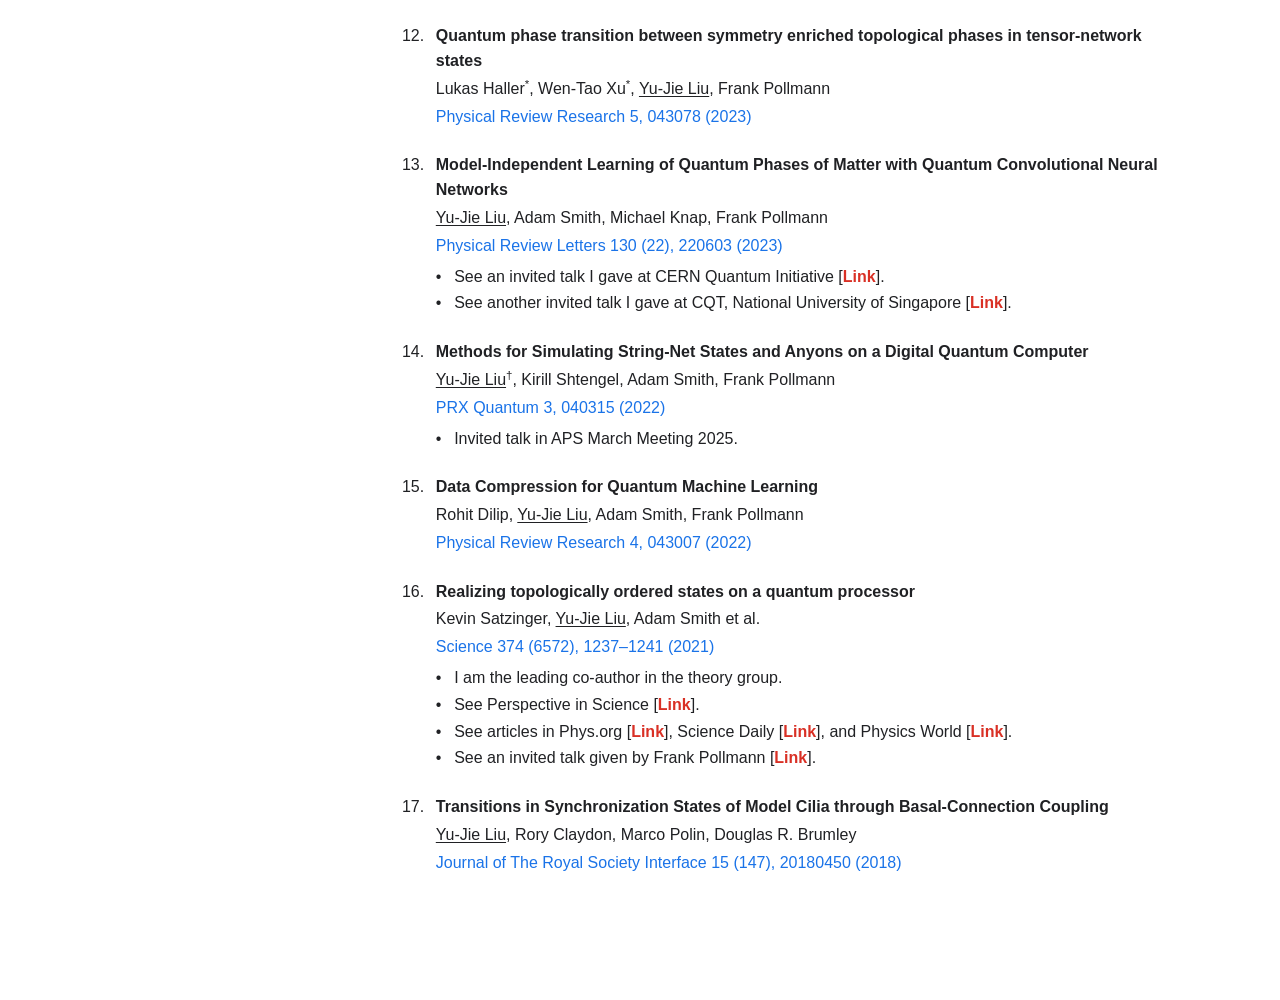
==== commit 91c5c4dd: "Update publications.html" ====
--- a/publications.html
+++ b/publications.html
@@ -166,7 +166,7 @@
       <ol>
        <li>
           <span class="publication-title">Optimal Quantum Sensing Algorithms for Discrete-Frequency Spectroscopy</span>
-          <span class="publication-authors">Yu-Jie Liu<sup>*</sup>, Richard R. Allen<sup>*</sup>, Ruohan Shen<sup>*</sup>, Bingtian Ye, Timothy T. Chang, Joonhee Choi, Soonwon Choi
+          <span class="publication-authors"><span class="me">Yu-Jie Liu</span><sup>*</sup>, Richard R. Allen<sup>*</sup>, Ruohan Shen<sup>*</sup>, Bingtian Ye, Timothy T. Chang, Joonhee Choi, Soonwon Choi
           <span class="publication-venue"><a class="publication-link" href="https://arxiv.org/abs/2611.21560" target="_blank" rel="noopener noreferrer">arXiv preprint arXiv:2611.21560 (2026)</a></span>
           <ul class="publication-notes">
             <li>See a talk by Yizhi You at Simons Center for Geometry and Physics [<a class="talk-link" href="https://scgp.stonybrook.edu/video_portal/video.php?id=7600" target="_blank" rel="noopener noreferrer">Link</a>].</li>
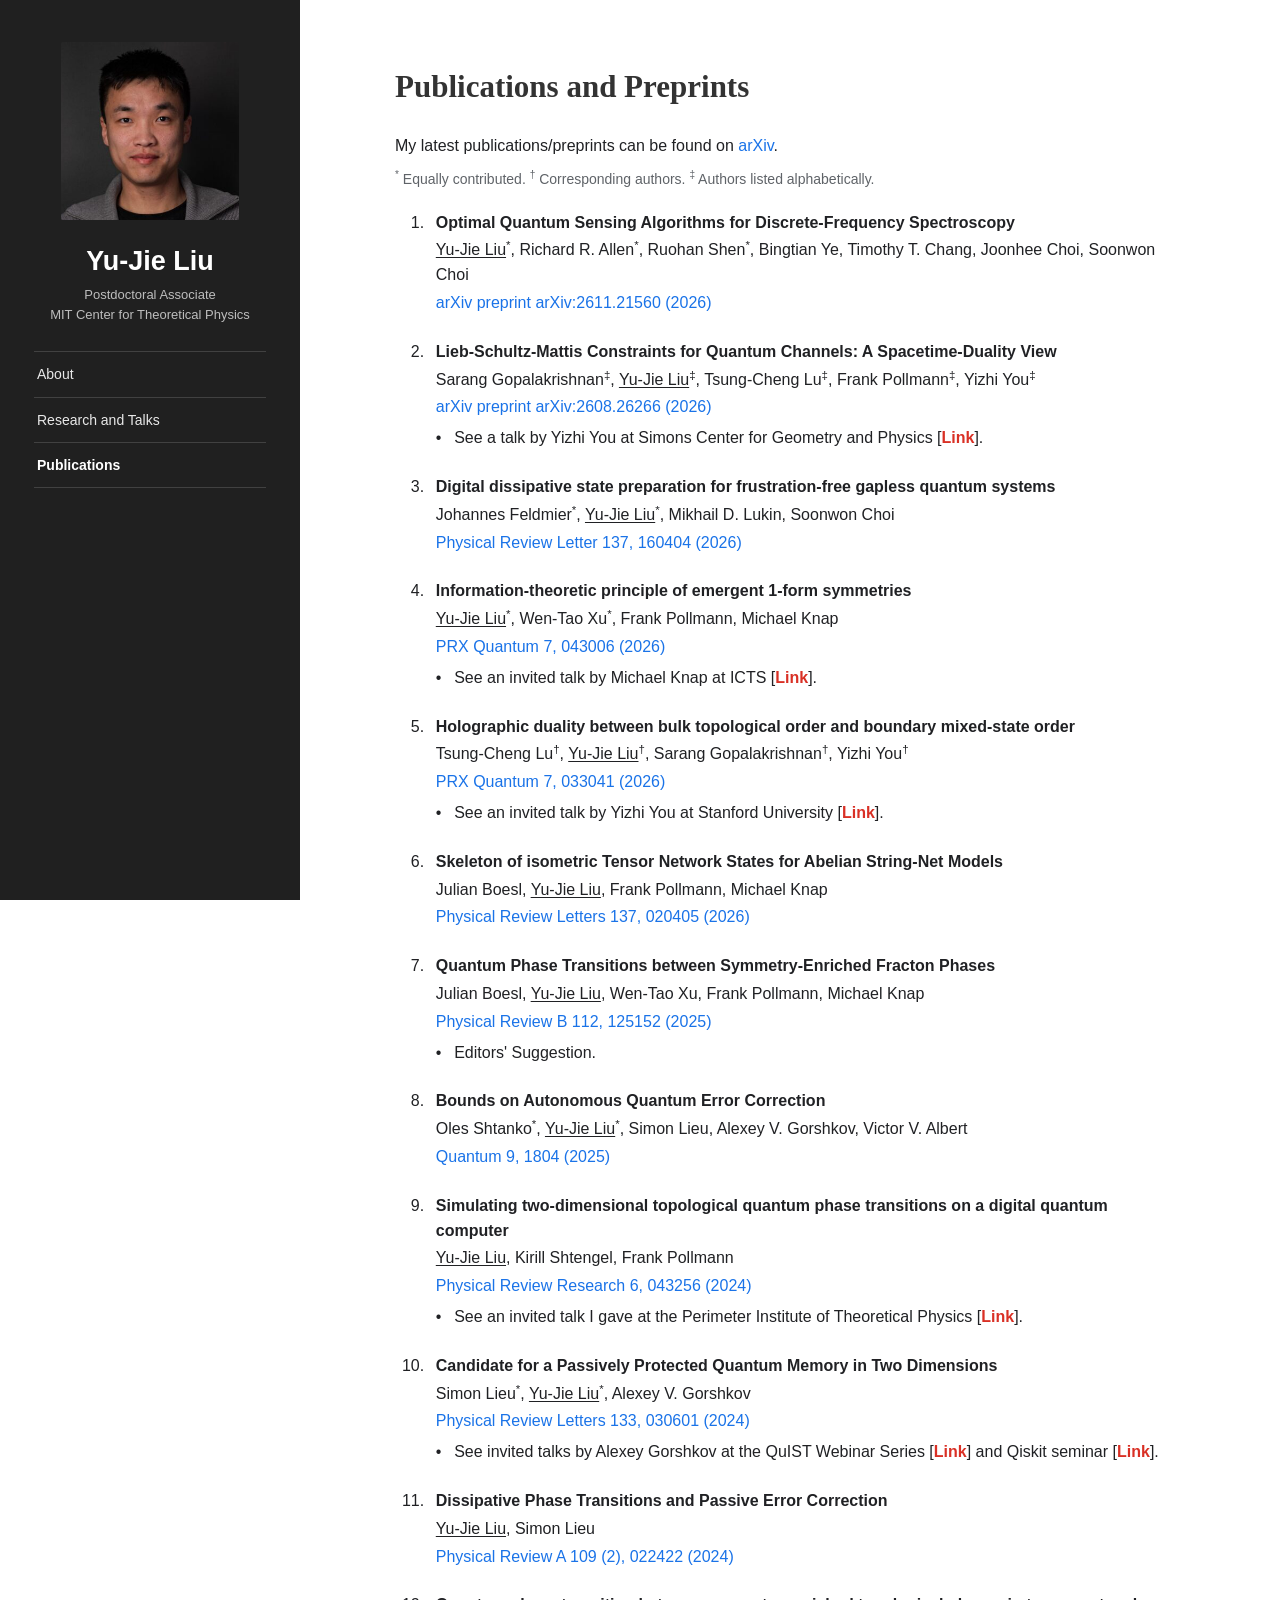
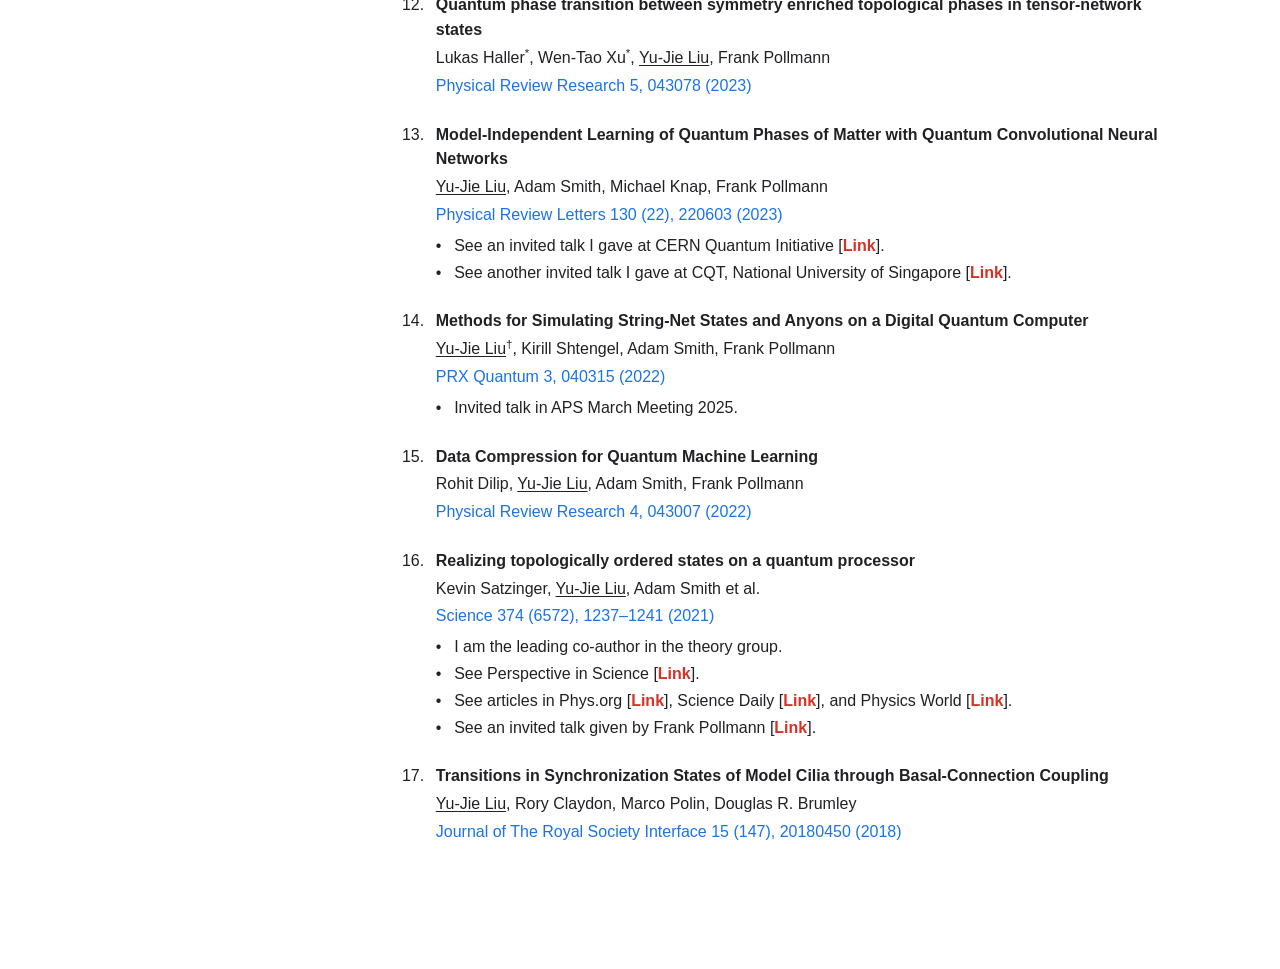
==== commit a3f49716: "Update publications.html" ====
--- a/publications.html
+++ b/publications.html
@@ -168,9 +168,6 @@
           <span class="publication-title">Optimal Quantum Sensing Algorithms for Discrete-Frequency Spectroscopy</span>
           <span class="publication-authors"><span class="me">Yu-Jie Liu</span><sup>*</sup>, Richard R. Allen<sup>*</sup>, Ruohan Shen<sup>*</sup>, Bingtian Ye, Timothy T. Chang, Joonhee Choi, Soonwon Choi
           <span class="publication-venue"><a class="publication-link" href="https://arxiv.org/abs/2611.21560" target="_blank" rel="noopener noreferrer">arXiv preprint arXiv:2611.21560 (2026)</a></span>
-          <ul class="publication-notes">
-            <li>See a talk by Yizhi You at Simons Center for Geometry and Physics [<a class="talk-link" href="https://scgp.stonybrook.edu/video_portal/video.php?id=7600" target="_blank" rel="noopener noreferrer">Link</a>].</li>
-          </ul>
         </li>
 
         
